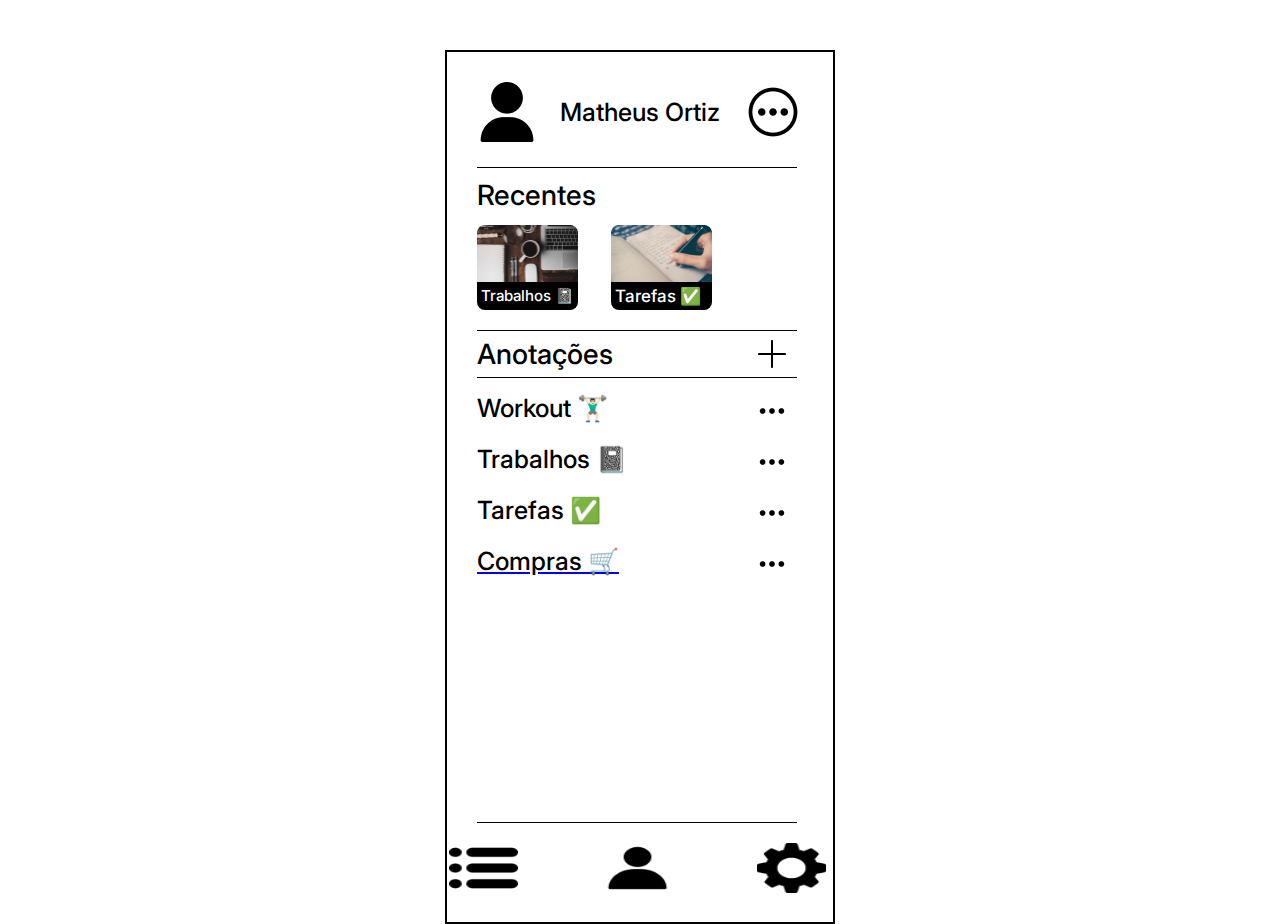
==== InitialPage/principal.html @ 1ff390b7 "Adicionando todos os arquivos" ====
<!DOCTYPE html>
<html lang="pt">
<head>
    <meta charset="UTF-8">
    <meta http-equiv="X-UA-Compatible" content="IE=edge">
    <meta name="viewport" content="width=device-width, initial-scale=1.0">
    <link rel="stylesheet" href="style.css">
    <link rel="preconnect" href="https://fonts.googleapis.com">
    <link rel="preconnect" href="https://fonts.gstatic.com" crossorigin>
    <link href="https://fonts.googleapis.com/css2?family=Inter:wght@500&display=swap" rel="stylesheet">
    <title>Pagina Inicial</title>
</head>
<body>
    <main class="base">
        <header>
            <img src="Assets/Perfil.png" alt="Foto de Perfil">
                <p>Matheus Ortiz</p>
            <img src="Assets/MoreOptions.png" alt="Mais Opções">
        </header>

            <div class="Quebra"></div>
            
        <section>
            <h1>Recentes</h1>
            <article class="recentes">
                <div class="image-box">
                    <img src="Assets/Trabalhos.png" alt="Mesa de Trabalho" class="trabalho-img">
                    <div class="caixa-recentes"></div>
                </div>
                <p class="texto-caixa">Trabalhos 📓</p>

                <div class="image-box2">
                    <img src="Assets/Anotação.png" alt="Anotando no caderno" class="anotação-img">
                    <div class="caixa-recentes"></div>
                </div>
                <p class="texto-caixa2">Tarefas ✅</p>
            </article>
        </section>

            <div class="Quebra2"></div>

        <section>
            <article class="anotações">
                <h2>Anotações</h2>
                <div class="image-box3">
                    <img src="Assets/Adicionar.png" alt="Adicionar" class="adicionar-img">
                </div>
            </article>

            <div class="Quebra3"></div>

            <article class="anotações2">
                <div class="image-box4">
                    <p class="texto-anotação">Workout 🏋🏻‍♂️</p>
                    <img src="Assets/Opções.png" alt="Opções" class="Opções-img">
                </div>

                <div class="image-box4">
                    <p class="texto-anotação">Trabalhos 📓 </p>
                    <img src="Assets/Opções.png" alt="Opções" class="Opções-img">
                </div>

                <div class="image-box4">
                    <p class="texto-anotação">Tarefas ✅ </p>
                    <img src="Assets/Opções.png" alt="Opções" class="Opções-img">
                </div>

                <div class="image-box4">
                    <a href="../NotePage/note.html"><p class="texto-anotação">Compras 🛒</p></a>
                    <img src="Assets/Opções.png" alt="Opções" class="Opções-img">
                </div>

            </article>
        </section>

            <div class="Quebra4"></div>

        <footer>
            <a href="..//InitialPage/principal.html"><img src="Assets/Lista.png" alt="Pagina Inicial" class="NavBar-Img"></a>
            <a href="..//PerfilPage/Perfil.html"><img src="Assets/PerfilNavBar.png" alt="Perfil do Notes" class="NavBar-Img"></a>
            <a href="..//ConfigPage/config.html"><img src="Assets/Engrenagem.png" alt="Configurações" class="NavBar-Img-Engrenagem"></a>
        </footer>

    </main>
    
</body>
</html>
---- InitialPage/style.css ----
* {
    margin: 0;
    padding: 0;
    border: 0;
    vertical-align: baseline;
    font-family: 'Inter', sans-serif;
}

body {
    display: flex;
    justify-content: center;
    align-items: center;
    padding-top: 50px;
}

.base {
    width: 326px;
    height: 810px;
    border: 2px solid black;
    padding: 30px;

}

header {
    display: flex;
    align-items: center;
}

p {
    /* Matheus Ortiz */

    position: relative;
    width: 204px;
    height: 36px;

    font-style: normal;
    font-weight: 500;
    font-size: 25px;
    line-height: 36px;

    color: #000000;
    margin-left: 15px;
    margin-right: 15px;
    text-align: center;
}

.Quebra {
    width: 320.2px;
    border-bottom: 1px solid #000000;
    padding-top: 25px;
    display: flex;
    justify-content: center;
    align-items: center;
}


h1 {
    width: 155px;
    height: 35px;
    font-size: 28px;
    font-weight: 500;
    padding-top: 10px;
}

.recentes {
    display: flex;
    padding-top: 12px;

}

.image-box {
    display: flex;
    flex-direction: column;
}

.caixa-recentes {
    border: 14px solid #000000;
    width: 72.8px;
    margin: 0;
    border-radius: 0px 0px 8px 8px;
}

.texto-caixa {
    position: absolute;
    margin-top: 53px;
    margin-left: 4px;
    font-size: 15px;
    color: #fff;
    text-align: left;
    width: 95px;
}

.image-box2 {
    display: flex;
    flex-direction: column;
    margin-left: 33px;
}

.texto-caixa2 {
    position: absolute;
    width: 95px;
    padding-top: 53px;
    margin-left: 138px;
    font-size: 17px;
    color: #fff;
    text-align: left;
}

.Quebra2 {
    width: 320.2px;
    border-bottom: 1px solid #000000;
    padding-top: 20px;
    display: flex;
    justify-content: center;
    align-items: center;
}


.anotações {
    display: flex;
}

h2 {
    width: 155px;
    height: 35px;
    font-size: 28px;
    font-weight: 500;
    padding-top: 6px;
}

.image-box3 {
    display: flex;
    margin-left: 126px;
    margin-top: 9px;
}

.adicionar-img {
    width: 28px;
    height: 28px;
}

.Quebra3 {
    width: 320.2px;
    border-bottom: 1px solid #000000;
    margin-top: 5px;
    display: flex;
    justify-content: center;
    align-items: center;
}

.anotações2 {
    display: flex;
    flex-direction: column;
}

.image-box4 {
    display: flex;
}

.texto-anotação {
    color: #000;
    text-align: left;
    font-family: Inter;
    font-size: 25px;
    font-style: normal;
    font-weight: 500;
    line-height: normal;

    margin: 0;
    padding-top: 15px;
}

.Opções-img {
    width: 30px;
    height: 30px;
    padding-top: 18px;
    padding-left: 76px;
}

.Quebra4 {
    width: 320.2px;
    border-bottom: 1px solid #000000;
    margin-top: 240px;
}

footer {
    display: flex;
    align-items: center;
    justify-content: center;
    margin: 20px 90px 0px 0px;
}

.NavBar-Img {
    width: 69px;
    height: 50px;
    padding-left: 85px;
}

.NavBar-Img-Engrenagem {
    width: 69px;
    height: 50px;
    padding-left: 85px;
    margin-right: 1px;
}
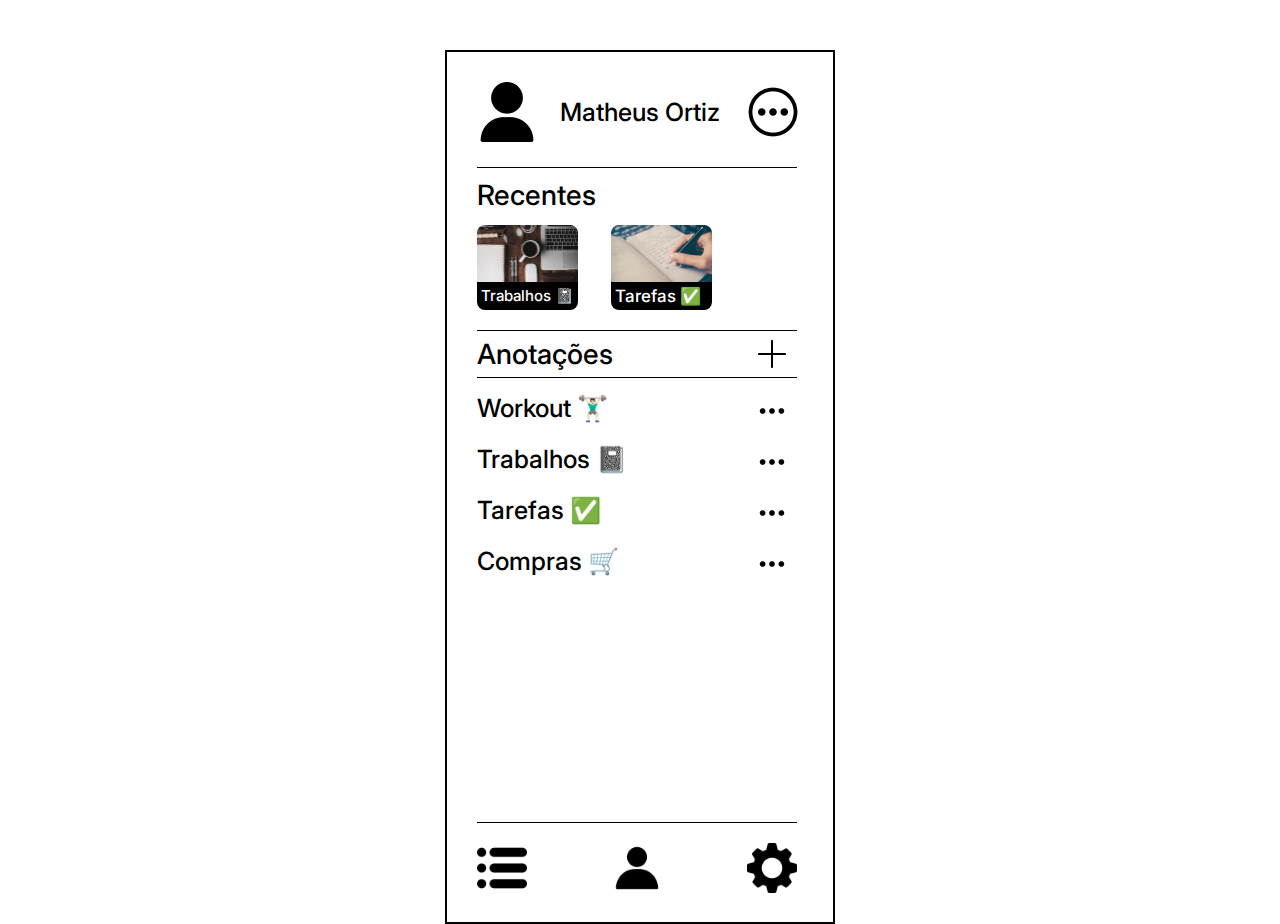
==== commit bca00cd3: "Bug Fixes" ====
--- a/InitialPage/principal.html
+++ b/InitialPage/principal.html
@@ -84,4 +84,4 @@
     </main>
     
 </body>
-</html>+</html>
--- a/InitialPage/style.css
+++ b/InitialPage/style.css
@@ -191,14 +191,18 @@
 }
 
 .NavBar-Img {
-    width: 69px;
+    width: auto;
     height: 50px;
     padding-left: 85px;
 }
 
 .NavBar-Img-Engrenagem {
-    width: 69px;
+    width: auto;
     height: 50px;
     padding-left: 85px;
     margin-right: 1px;
-}+}
+
+a {
+    text-decoration: none;
+}
